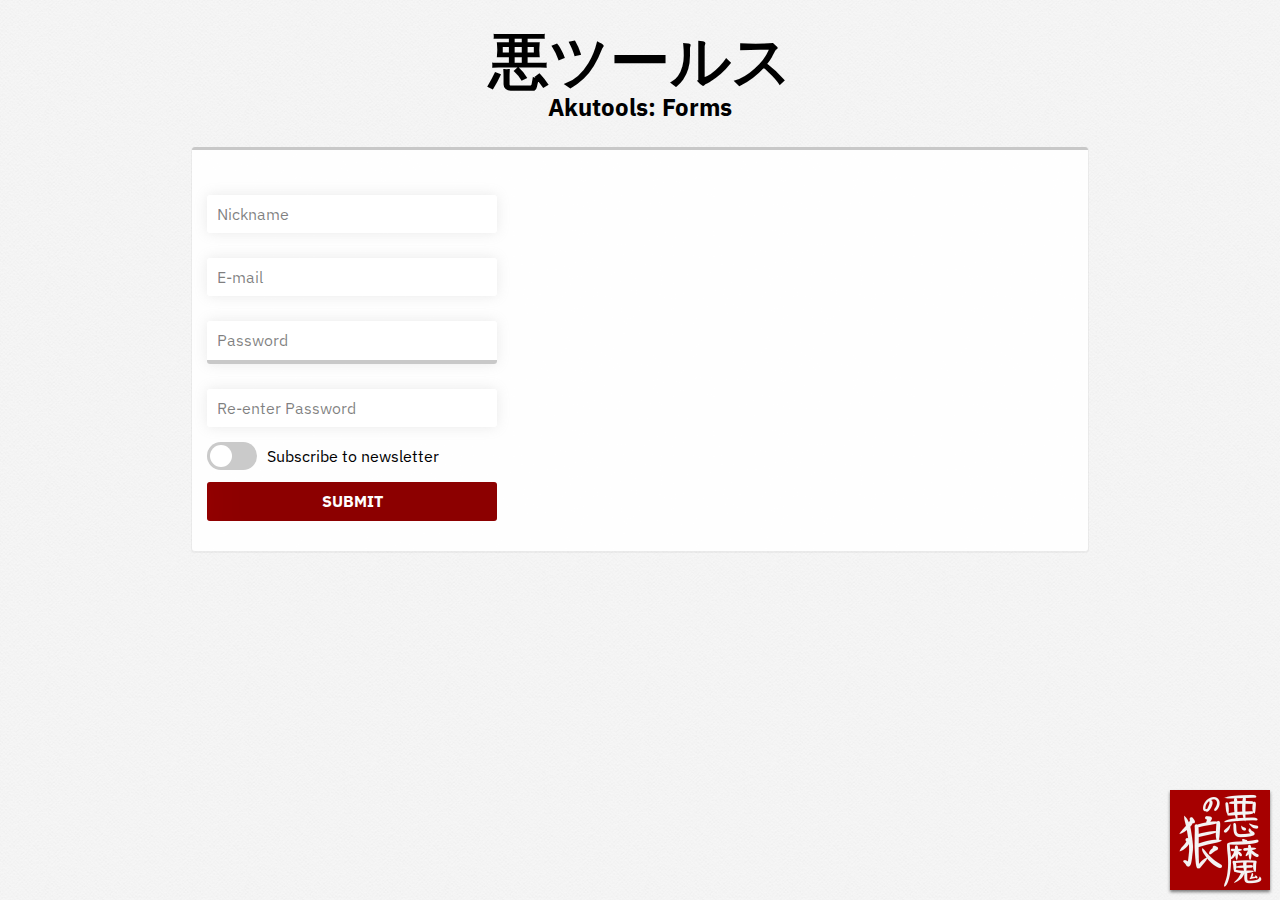
==== forms.html @ 7f7ca90f "Initial set up" ====
<!doctype html>
<html>
  <head>
    <meta http-equiv="Content-Type" content="text/html; charset=UTF-8">
  	<title>AVDD</title>
    <link rel="shortcut icon" href="./images/favicon.ico">
    <link rel="stylesheet" type="text/css" href="./css/normalize.css">
    <link rel="stylesheet" href="https://use.fontawesome.com/releases/v5.8.2/css/all.css" integrity="sha384-oS3vJWv+0UjzBfQzYUhtDYW+Pj2yciDJxpsK1OYPAYjqT085Qq/1cq5FLXAZQ7Ay" crossorigin="anonymous">
    <link rel="stylesheet" type="text/css" href="./css/akutools-0.0.1.css">
    <link rel="stylesheet" type="text/css" href="./css/style.css">
  </head>
  <body>
    <nav class="demo-navigationbar">
      <h1 class="demo-name">悪ツールス</h1>
      <h2 class="demo-title">Akutools: Forms</h2>
    </nav>
    <div class="demo-container" id="login_form">
        <form class="akutool_form compact" id="custom_form">
            <input type="text"     name="nickname" id="nickname" class="akutool_form_custom   akutool_form_placeholder" placeholder="Nickname" required data-rule="custom-rule-1" />
            <input type="email"    name="email"    id="email"    class="akutool_form_email    akutool_form_placeholder" placeholder="E-mail"   required />
            <input type="password" name="pwd"      id="pwd"      class="akutool_form_password akutool_form_placeholder" placeholder="Password" required />
            <input type="password" name="check"    id="check"    class="akutool_form_pwdcheck akutool_form_placeholder" placeholder="Re-enter Password" for="pwd" required />
            <input type="checkbox" name="newslttr" id="newslttr" class="akutool_form_checkbox akutool_checkbox_1" />
            <label for="newslttr">Subscribe to newsletter</label>
            <!-- <fieldset class="akutool_form_radiogroup akutool_radiogroup1">
              <legend>Select authority</legend>
              <input type="radio" name="acctype" id="auth-user"  value="user"  class="akutool_form_radiobox akutool_radio_1" />
                <label for="auth-user">User</label>
              <input type="radio" name="acctype" id="auth-admin" value="admin" class="akutool_form_radiobox akutool_radio_1" />
                <label for="auth-admin">Admin</label>
              <input type="radio" name="acctype" id="auth-moder" value="moder" class="akutool_form_radiobox akutool_radio_1" />
                <label for="auth-moder">Moderator</label>
            </fieldset> -->
            <button class="akutool_form_button">SUBMIT</button>
        </form>
    </div>

    <img src="./images/akumanookami_logo.png" class="akumalogo" />

    <script src="./js/jquery-3.3.1.min.js"></script>
    <script src="./js/akutools-0.0.1.js" async></script>
  </body>
</html>
---- css/akutools-0.0.1.css ----
/* akutool_form start */

.akutool_pwd_wrapper,
.akutool_pwdcheck_wrapper,
.akutool_placeholder_wrapper{
    position: relative;
}

.akutool_form.compact {
    width: 300px;
    margin: 0;
}

.akutool_form input, .akutool_form .akutool_form_button {
    position: relative;
    width: calc(100% - 30px);
    border: none;
    background: rgba(255, 255, 255, 1);
    padding: 10px;
    margin: 5px;
    box-shadow: 0 0 12.5px rgba(150, 150, 150, .2);
    border-radius: 3px;
}

.akutool_form input[type="checkbox"] {
    width: auto;
    padding: 0;
    margin: 0;
    box-shadow: none;
    border-radius: 0;
}

.akutool_form input.akutool_form_placeholder,
.akutool_form .akutool_form_button.akutool_form_placeholder {
    margin: 20px 5px 5px 5px;
}

.akutool_form .akutool_form_button {
    width: calc(100% - 10px);
}

.akutool_form_button {
    transition: all .15s ease 0s;
    background-color: rgba(175, 0, 0, 1) !important;
    font-weight: bold;
    color: rgba(255, 255, 255, 1);
    box-shadow: inset -300px 0 50px 0px rgba(0, 0, 0, 0.2) !important;
    cursor: pointer;
}

.akutool_form_button:hover {
    box-shadow: inset 0 0 50px -50px rgba(0, 0, 0, 0.2) !important;
}

.akutool_form_password {
    padding-bottom: 14px !important;
}

.akutool_pwd_strength {
    transition: all .2s ease 0s;
    position: absolute;
    background-color: rgba(200, 200, 200, 1);
    height: 4px;
    width: calc(100% - 10px);
    margin: -9px 5px 5px 5px;
    border-radius: 0 0 3px 3px;
}

.akutool_pwd_strength_stat {
    transition: all .2s ease 0s;
    position: absolute;
    padding: 10px;
    margin: 0;
    color: rgba(255, 255, 255, 1);
    background-color: rgba(255, 255, 255, 1);
    right: -10px;
    bottom: 6px;
    transform: translateX(100%);
    border-radius: 3px;
    box-shadow: 0 1px 3px rgba(0, 0, 0, 0.35);
    opacity: 0;
}

.akutool_pwd_strength.vryweak {
    width: calc(20% - 10px);
    border-radius: 0;
    background: rgba(231,55,55,1);
    background: -moz-linear-gradient(left, rgba(231,55,55,1) 0%, rgba(207,97,27,1) 100%);
    background: -webkit-gradient(left top, right top, color-stop(0%, rgba(231,55,55,1)), color-stop(100%, rgba(207,97,27,1)));
    background: -webkit-linear-gradient(left, rgba(231,55,55,1) 0%, rgba(207,97,27,1) 100%);
    background: -o-linear-gradient(left, rgba(231,55,55,1) 0%, rgba(207,97,27,1) 100%);
    background: -ms-linear-gradient(left, rgba(231,55,55,1) 0%, rgba(207,97,27,1) 100%);
    background: linear-gradient(to right, rgba(231,55,55,1) 0%, rgba(207,97,27,1) 100%);
    filter: progid:DXImageTransform.Microsoft.gradient( startColorstr='#e73737', endColorstr='#cf611b', GradientType=1 );
}

.akutool_pwd_strength.weak {
    width: calc(40% - 10px);
    border-radius: 0;
    background: rgba(207,117,27,1);
    background: -moz-linear-gradient(left, rgba(207,97,27,1) 0%, rgba(144,144,12,1) 100%);
    background: -webkit-gradient(left top, right top, color-stop(0%, rgba(207,117,27,1)), color-stop(100%, rgba(144,144,12,1)));
    background: -webkit-linear-gradient(left, rgba(207,97,27,1) 0%, rgba(144,144,12,1) 100%);
    background: -o-linear-gradient(left, rgba(207,97,27,1) 0%, rgba(144,144,12,1) 100%);
    background: -ms-linear-gradient(left, rgba(207,97,27,1) 0%, rgba(144,144,12,1) 100%);
    background: linear-gradient(to right, #cf611b 0%, rgba(144,144,12,1) 100%);
    filter: progid:DXImageTransform.Microsoft.gradient( startColorstr='#cf611b', endColorstr='#90900c', GradientType=1 );
}

.akutool_pwd_strength.good {
    width: calc(60% - 10px);
    border-radius: 0;
    background: rgba(144,144,12,1);
    background: -moz-linear-gradient(left, rgba(144,144,12,1) 0%, rgba(117,146,0,1) 100%);
    background: -webkit-gradient(left top, right top, color-stop(0%, rgba(144,144,12,1)), color-stop(100%, rgba(117,146,0,1)));
    background: -webkit-linear-gradient(left, rgba(144,144,12,1) 0%, rgba(117,146,0,1) 100%);
    background: -o-linear-gradient(left, rgba(144,144,12,1) 0%, rgba(117,146,0,1) 100%);
    background: -ms-linear-gradient(left, rgba(144,144,12,1) 0%, rgba(117,146,0,1) 100%);
    background: linear-gradient(to right, rgba(144,144,12,1) 0%, rgba(117,146,0,1) 100%);
    filter: progid:DXImageTransform.Microsoft.gradient( startColorstr='#90900c', endColorstr='#759200', GradientType=1 );
}

.akutool_pwd_strength.strong {
    width: calc(80% - 10px);
    border-radius: 0;
    background: rgba(117,146,0,1);
    background: -moz-linear-gradient(left, rgba(117,146,0,1) 0%, rgba(0,143,0,1) 100%);
    background: -webkit-gradient(left top, right top, color-stop(0%, rgba(117,146,0,1)), color-stop(100%, rgba(0,143,0,1)));
    background: -webkit-linear-gradient(left, rgba(117,146,0,1) 0%, rgba(0,143,0,1) 100%);
    background: -o-linear-gradient(left, rgba(117,146,0,1) 0%, rgba(0,143,0,1) 100%);
    background: -ms-linear-gradient(left, rgba(117,146,0,1) 0%, rgba(0,143,0,1) 100%);
    background: linear-gradient(to right, rgba(117,146,0,1) 0%, rgba(0,143,0,1) 100%);
    filter: progid:DXImageTransform.Microsoft.gradient( startColorstr='#759200', endColorstr='#008f00', GradientType=1 );
}

.akutool_pwd_strength.vrystrong {
    width: calc(100% - 10px);
    border-radius: 0 0 3px 0;
    background: rgba(0,143,0,1);
    background: -moz-linear-gradient(left, rgba(0,143,0,1) 0%, rgba(0,145,135,1) 100%);
    background: -webkit-gradient(left top, right top, color-stop(0%, rgba(0,143,0,1)), color-stop(100%, rgba(0,145,135,1)));
    background: -webkit-linear-gradient(left, rgba(0,143,0,1) 0%, rgba(0,145,135,1) 100%);
    background: -o-linear-gradient(left, rgba(0,143,0,1) 0%, rgba(0,145,135,1) 100%);
    background: -ms-linear-gradient(left, rgba(0,143,0,1) 0%, rgba(0,145,135,1) 100%);
    background: linear-gradient(to right, rgba(0,143,0,1) 0%, rgba(0,145,135,1) 100%);
    filter: progid:DXImageTransform.Microsoft.gradient( startColorstr='#008f00', endColorstr='#009187', GradientType=1 );
}

/*.akutool_pwd_strength.vryweak:after, .akutool_pwd_strength.weak:after,
.akutool_pwd_strength.good:after, .akutool_pwd_strength.strong:after,
.akutool_pwd_strength.vrystrong:after {
    opacity: 1;
}*/

.akutool_form_password:focus ~ .akutool_pwd_strength.vryweak ~ .akutool_pwd_strength_stat,
.akutool_form_password:focus ~ .akutool_pwd_strength.weak ~ .akutool_pwd_strength_stat,
.akutool_form_password:focus ~ .akutool_pwd_strength.good ~ .akutool_pwd_strength_stat,
.akutool_form_password:focus ~ .akutool_pwd_strength.strong ~ .akutool_pwd_strength_stat,
.akutool_form_password:focus ~ .akutool_pwd_strength.vrystrong ~ .akutool_pwd_strength_stat{
    opacity: 1;
}

.akutool_pwd_strength.vryweak + .akutool_pwd_strength_stat{
    white-space: nowrap;
    color: #fff;
    background: rgba(231,55,55,1);
    background: -moz-linear-gradient(left, rgba(231,55,55,1) 0%, rgba(207,117,27,1) 100%);
    background: -webkit-gradient(left top, right top, color-stop(0%, rgba(231,55,55,1)), color-stop(100%, rgba(207,117,27,1)));
    background: -webkit-linear-gradient(left, rgba(231,55,55,1) 0%, rgba(207,117,27,1) 100%);
    background: -o-linear-gradient(left, rgba(231,55,55,1) 0%, rgba(207,117,27,1) 100%);
    background: -ms-linear-gradient(left, rgba(231,55,55,1) 0%, rgba(207,117,27,1) 100%);
    background: linear-gradient(to right, rgba(231,55,55,1) 0%, rgba(207,117,27,1) 100%);
    filter: progid:DXImageTransform.Microsoft.gradient( startColorstr='#e73737', endColorstr='#cf751b', GradientType=1 );
}

.akutool_pwd_strength.weak + .akutool_pwd_strength_stat {
    white-space: nowrap;
    color: #fff;
    background: rgba(207,117,27,1);
    background: -moz-linear-gradient(left, rgba(207,117,27,1) 0%, rgba(144,144,12,1) 100%);
    background: -webkit-gradient(left top, right top, color-stop(0%, rgba(207,117,27,1)), color-stop(100%, rgba(144,144,12,1)));
    background: -webkit-linear-gradient(left, rgba(207,117,27,1) 0%, rgba(144,144,12,1) 100%);
    background: -o-linear-gradient(left, rgba(207,117,27,1) 0%, rgba(144,144,12,1) 100%);
    background: -ms-linear-gradient(left, rgba(207,117,27,1) 0%, rgba(144,144,12,1) 100%);
    background: linear-gradient(to right, rgba(207,117,27,1) 0%, rgba(144,144,12,1) 100%);
    filter: progid:DXImageTransform.Microsoft.gradient( startColorstr='#cf751b', endColorstr='#90900c', GradientType=1 );
}

.akutool_pwd_strength.good + .akutool_pwd_strength_stat {
    white-space: nowrap;
    color: #fff;
    background: rgba(144,144,12,1);
    background: -moz-linear-gradient(left, rgba(144,144,12,1) 0%, rgba(117,146,0,1) 100%);
    background: -webkit-gradient(left top, right top, color-stop(0%, rgba(144,144,12,1)), color-stop(100%, rgba(117,146,0,1)));
    background: -webkit-linear-gradient(left, rgba(144,144,12,1) 0%, rgba(117,146,0,1) 100%);
    background: -o-linear-gradient(left, rgba(144,144,12,1) 0%, rgba(117,146,0,1) 100%);
    background: -ms-linear-gradient(left, rgba(144,144,12,1) 0%, rgba(117,146,0,1) 100%);
    background: linear-gradient(to right, rgba(144,144,12,1) 0%, rgba(117,146,0,1) 100%);
    filter: progid:DXImageTransform.Microsoft.gradient( startColorstr='#90900c', endColorstr='#759200', GradientType=1 );
}

.akutool_pwd_strength.strong + .akutool_pwd_strength_stat {
    white-space: nowrap;
    color: #fff;
    background: rgba(117,146,0,1);
    background: -moz-linear-gradient(left, rgba(117,146,0,1) 0%, rgba(0,143,0,1) 100%);
    background: -webkit-gradient(left top, right top, color-stop(0%, rgba(117,146,0,1)), color-stop(100%, rgba(0,143,0,1)));
    background: -webkit-linear-gradient(left, rgba(117,146,0,1) 0%, rgba(0,143,0,1) 100%);
    background: -o-linear-gradient(left, rgba(117,146,0,1) 0%, rgba(0,143,0,1) 100%);
    background: -ms-linear-gradient(left, rgba(117,146,0,1) 0%, rgba(0,143,0,1) 100%);
    background: linear-gradient(to right, rgba(117,146,0,1) 0%, rgba(0,143,0,1) 100%);
    filter: progid:DXImageTransform.Microsoft.gradient( startColorstr='#759200', endColorstr='#008f00', GradientType=1 );
}

.akutool_pwd_strength.vrystrong + .akutool_pwd_strength_stat {
    white-space: nowrap;
    color: #fff;
    background: rgba(0,143,0,1);
    background: -moz-linear-gradient(left, rgba(0,143,0,1) 0%, rgba(0,145,135,1) 100%);
    background: -webkit-gradient(left top, right top, color-stop(0%, rgba(0,143,0,1)), color-stop(100%, rgba(0,145,135,1)));
    background: -webkit-linear-gradient(left, rgba(0,143,0,1) 0%, rgba(0,145,135,1) 100%);
    background: -o-linear-gradient(left, rgba(0,143,0,1) 0%, rgba(0,145,135,1) 100%);
    background: -ms-linear-gradient(left, rgba(0,143,0,1) 0%, rgba(0,145,135,1) 100%);
    background: linear-gradient(to right, rgba(0,143,0,1) 0%, rgba(0,145,135,1) 100%);
    filter: progid:DXImageTransform.Microsoft.gradient( startColorstr='#008f00', endColorstr='#009187', GradientType=1 );
}

.akutool_fake_placeholder {
    transition: all .2s ease 0s;
    position: absolute;
    top: 30px;
    left: 15px;
    color: rgba(0, 0, 0, 0.5);
}

.akutool_fake_placeholder.akutool_placeholder_up {
    top: 0px;
    left: 14px;
    color: rgba(0, 0, 0, 0.8);
}

.akutool_success,
.akutool_failure,
.akutool_warning {
    position: absolute;
    right: 15px;
    top: 32px;
}

.akutool_success {
    color: rgba(0, 145, 135, 1);
    font-weight: normal;
}

.akutool_failure {
    color: rgba(231, 55, 55, 1);
    font-weight: normal;
}

.akutool_warning {
    color: rgba(207, 117, 27, 1);
    font-weight: lighter;
}

.akutool_field_success,
.akutool_field_failure,
.akutool_field_warning {
    position: relative;
}

.akutool_failure::after,
.akutool_warning::after {
    position: absolute;
    content: attr(data-message);
    margin-top: 50%;
    margin-left: 20px;
    font-family: inherit;
    width: 200px;
    transform: translateY(-50%);
}

.akutool_checkbox_wrapper {
    position: relative;
    margin: 10px 5px 5px 5px;
    min-height: 30px;
}

.akutool_checkbox_wrapper > label {
    position: relative;
    top: 5px;
}

.akutool_checkbox_1 {
    position: absolute  !important;
    width: 50px         !important;
    height: 28px        !important;
    margin: 0           !important;
    left: 0             !important;
    top: 0              !important;
    border-radius: 25px !important;
    z-index: 9          !important;
    opacity: 0          !important;
}

.akutool_checkbox_1 ~ .akutool_checkbox_indicator {
    transition: all 0.2s ease 0s;
    position: relative;
    float: left;
    top: 0;
    left: 0;
    margin-right: 10px;
    width: 50px;
    height: 28px;
    border-radius: 50px;
    background-color: rgba(150, 150, 150, 0.5);
}

.akutool_checkbox_1:checked ~ .akutool_checkbox_indicator {
    background-color: rgba(0, 143, 0, 1);
}

.akutool_checkbox_1 ~ .akutool_checkbox_trigger {
    transition: all 0.2s ease 0s;
    position: absolute;
    top: 3px;
    left: 3px;
    height: 22px;
    width: 22px;
    border-radius: 25px;
    background-color: rgba(255, 255, 255, 1);
}

.akutool_checkbox_1:checked ~ .akutool_checkbox_trigger {
    left: 25px;
}

.akutool_radiogroup1 {
    position: relative;
    white-space: nowrap;
    margin: 10px 5px 5px 5px;
    padding: 0;
    border: none;
}

.akutool_radiogroup1 > .akutool_radio_wrapper {
    position: relative;
    display: inline-block;
    margin: 0;
    padding: 0;
    border-bottom: solid 4px rgba(0,0,0,0.1);
}

.akutool_radiogroup1 > .akutool_radio_wrapper > input {
    position: absolute;
}

.akutool_radiogroup1 > .akutool_radio_wrapper > label {
    position: relative;
    text-align: center;
}

/* akutool_form end */


/* akutool_popup start */

.akutool_popup {
    position: absolute;
    padding: 15px;
    background-color: rgba(252, 252, 252, 1);
    left: 50%;
    top: 50%;
    transform: translate(-50%, -50%);
    box-shadow: 0 3px 10px rgba(0, 0, 0, .25);
    border-radius: 3px;
}

.akutool_popup_wrap {
    transition: all .2s ease 0s;
    position: fixed;
    width: 100%;
    height: 100%;
    top: -100%;
    background-color: rgba(0, 0, 0, .45);
    z-index: 9999;
    opacity: 0;
}

.akutool_popup_wrap.akutool_active {
    top: 0;
    opacity: 1;
}

.akutool_popup_close {
    transition: all .2s ease 0s;
    position: absolute;
    background: none;
    border: none;
    right: -30px;
    top: 5px;
    cursor: pointer;
    color: rgba(255, 255, 255, .8);
    text-shadow: 0 2px 3px rgba(0, 0, 0, 0.75);
}

.akutool_popup_close:hover {
    color: rgba(255, 255, 255, 1);
}

/* akutool_popup end */
---- css/style.css ----
@import url('https://fonts.googleapis.com/css?family=IBM+Plex+Sans&display=swap');

html, body {
    background-color: #fff;
    background-image: url('../images/seamless_paper_texture.png');
    font-family: 'IBM Plex Sans', Helvetica, sans-serif;
}

.akumalogo {
    position: absolute;
    width: 100px;
    height: 100px;
    bottom: 10px;
    right: 10px;
    box-shadow: 0 2px 3px rgba(0, 0, 0, .5);
}

.demo-navigationbar {
    position: relative;
    margin: 25px 0;
}

.demo-container {
    position: absolute;
    width: calc(70% - 20px);
    background-color: rgba(255, 255, 255, 0.9);
    left: 15%;
    padding: 25px 10px;
    border-top: solid 3px rgba(200, 200, 200, 1);
    box-shadow: 0 1px 0 1px rgba(150, 150, 150, 0.1);
    border-radius: 3px;
}

.demo-name {
    text-align: center;
    font-size: 60px;
    margin: 0;
}

.demo-title {
    text-align: center;
    margin: 0;
}

.akutool_failure::after,
.akutool_warning::after {
    font-family: 'IBM Plex Sans', Helvetica, sans-serif;
}
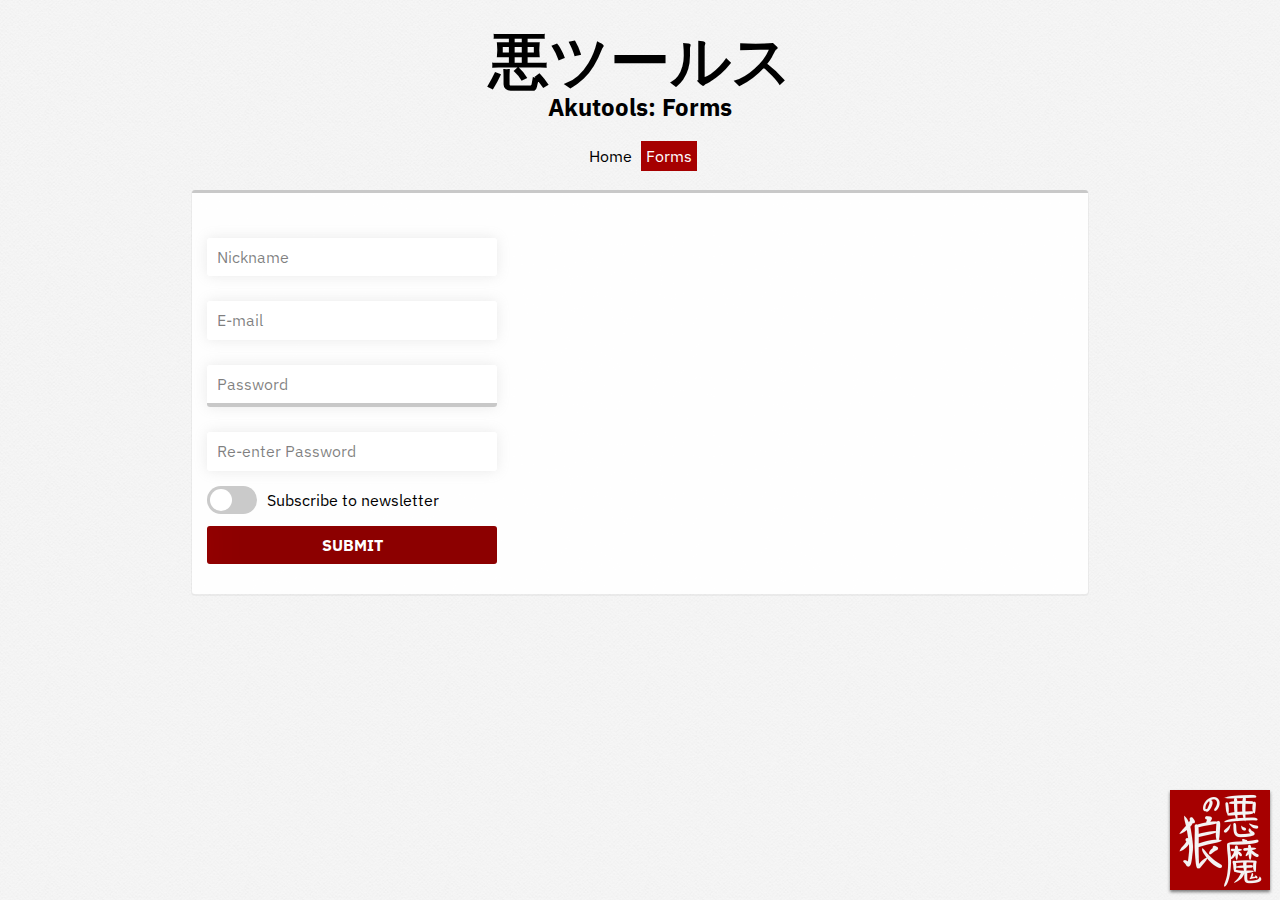
==== commit 31c9bc0d: "navigation added" ====
--- a/forms.html
+++ b/forms.html
@@ -13,6 +13,10 @@
     <nav class="demo-navigationbar">
       <h1 class="demo-name">悪ツールス</h1>
       <h2 class="demo-title">Akutools: Forms</h2>
+      <ul class="demo-selection">
+        <a href="./index.html"><li>Home</li></a>
+        <a href="./forms.html" class="active"><li>Forms</li></a>
+      </ul>
     </nav>
     <div class="demo-container" id="login_form">
         <form class="akutool_form compact" id="custom_form">
--- a/css/style.css
+++ b/css/style.css
@@ -45,4 +45,33 @@
 .akutool_failure::after,
 .akutool_warning::after {
     font-family: 'IBM Plex Sans', Helvetica, sans-serif;
+}
+
+.demo-selection {
+    text-align: center;
+    padding: 0;
+    margin: 25px 0 0;
+}
+
+.demo-selection a {
+    color: rgba(0, 0, 0, 1);
+    text-decoration: none;
+}
+
+.demo-selection li {
+    display: inline;
+    padding: 5px;
+    background-color: rgba(166, 0, 0, 0);
+}
+
+.demo-selection a.active {
+    color: rgba(255, 255, 255, 1);
+}
+
+.demo-selection a.active li, .demo-selection a.active:hover li {
+    background-color: rgba(166, 0, 0, 1);
+}
+
+.demo-selection a:hover li {
+    background-color: rgba(166, 0, 0, .5);
 }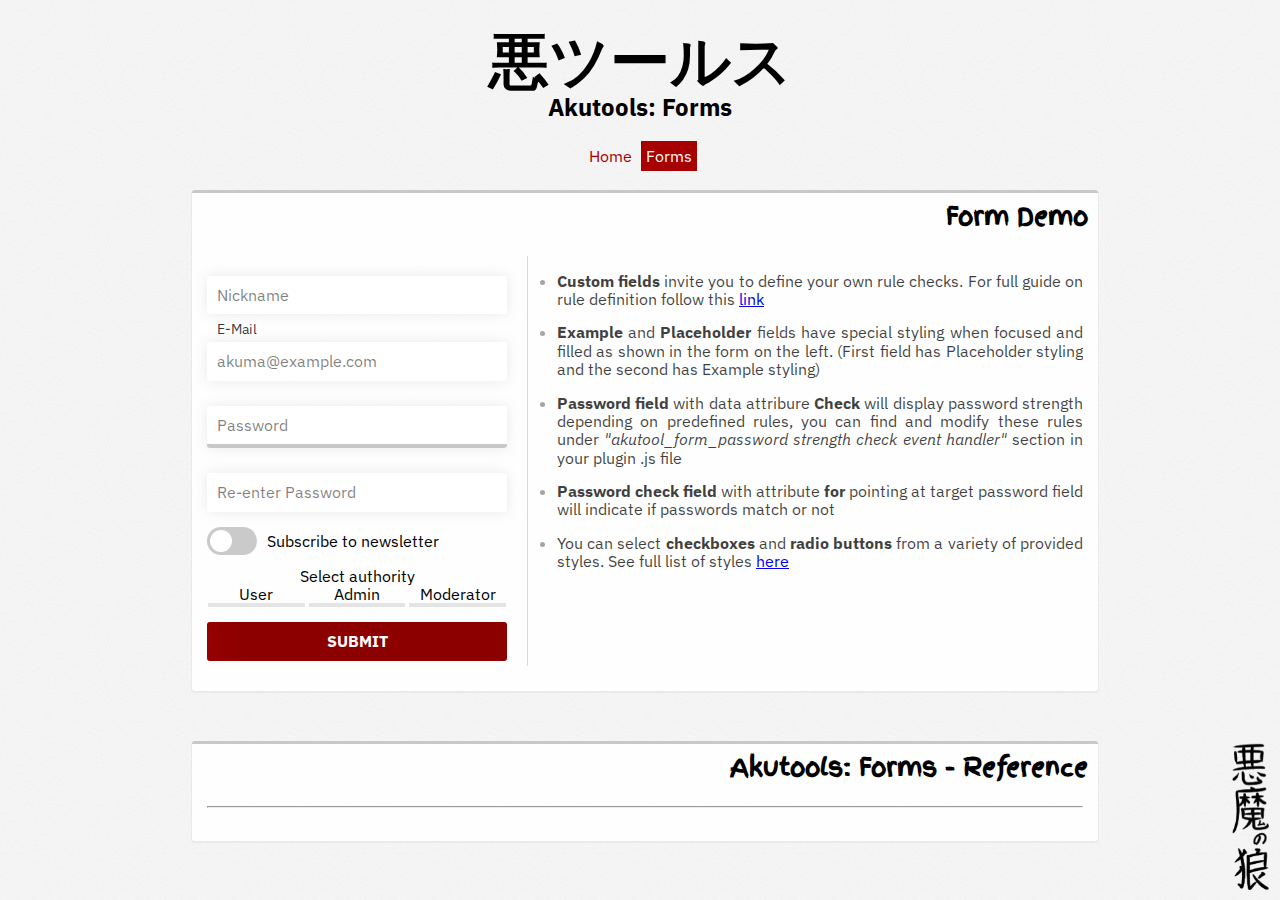
==== commit 5ea1a636: "Additional functionality and bug fixes" ====
--- a/forms.html
+++ b/forms.html
@@ -18,30 +18,54 @@
         <a href="./forms.html" class="active"><li>Forms</li></a>
       </ul>
     </nav>
-    <div class="demo-container" id="login_form">
-        <form class="akutool_form compact" id="custom_form">
-            <input type="text"     name="nickname" id="nickname" class="akutool_form_custom   akutool_form_placeholder" placeholder="Nickname" required data-rule="custom-rule-1" />
-            <input type="email"    name="email"    id="email"    class="akutool_form_email    akutool_form_placeholder" placeholder="E-mail"   required />
-            <input type="password" name="pwd"      id="pwd"      class="akutool_form_password akutool_form_placeholder" placeholder="Password" required />
-            <input type="password" name="check"    id="check"    class="akutool_form_pwdcheck akutool_form_placeholder" placeholder="Re-enter Password" for="pwd" required />
-            <input type="checkbox" name="newslttr" id="newslttr" class="akutool_form_checkbox akutool_checkbox_1" />
+    <div class="demo-main-container" id="login_form">
+        <h2 class="demo-guide-title">Form Demo</h2>
+        <div>
+          <form class="akutool_form compact" id="custom_form">
+            <input type="text"     name="nickname" id="nickname" class="akutool_form_custom   akutool_form_placeholder" placeholder="Nickname"            required data-check=true data-rule="custom-rule-1" />
+            <label for="email">E-Mail</label>
+            <input type="email"    name="email"    id="email"    class="akutool_form_email    akutool_form_example"     placeholder="akuma@example.com"   required data-check=true />
+            <input type="password" name="pwd"      id="pwd"      class="akutool_form_password akutool_form_placeholder" placeholder="Password"            required data-check=true />
+            <input type="password" name="check"    id="check"    class="akutool_form_pwdcheck akutool_form_placeholder" placeholder="Re-enter Password"   required data-check=true for="pwd" />
+            <input type="checkbox" name="newslttr" id="newslttr" class="akutool_form_checkbox chkbox1" />
+
             <label for="newslttr">Subscribe to newsletter</label>
-            <!-- <fieldset class="akutool_form_radiogroup akutool_radiogroup1">
+            <fieldset class="akutool_form_radiogroup radiogroup1">
               <legend>Select authority</legend>
-              <input type="radio" name="acctype" id="auth-user"  value="user"  class="akutool_form_radiobox akutool_radio_1" />
+              <input type="radio" name="acctype" id="auth-user"  value="user"  class="akutool_form_radiobox rdio1" />
                 <label for="auth-user">User</label>
-              <input type="radio" name="acctype" id="auth-admin" value="admin" class="akutool_form_radiobox akutool_radio_1" />
+              <input type="radio" name="acctype" id="auth-admin" value="admin" class="akutool_form_radiobox rdio1" />
                 <label for="auth-admin">Admin</label>
-              <input type="radio" name="acctype" id="auth-moder" value="moder" class="akutool_form_radiobox akutool_radio_1" />
+              <input type="radio" name="acctype" id="auth-moder" value="moder" class="akutool_form_radiobox rdio1" />
                 <label for="auth-moder">Moderator</label>
-            </fieldset> -->
+            </fieldset>
             <button class="akutool_form_button">SUBMIT</button>
-        </form>
+          </form>
+        </div>
+        <div class="demo-sideblock">
+          <ul>
+            <li><span><b>Custom fields</b> invite you to define your own rule checks. For full guide on rule definition follow this <a href="#custom-fields" class="demo-goto">link</a></span></li>
+            <li><span><b>Example</b> and <b>Placeholder</b> fields have special styling when focused and filled as shown in the form on the left. (First field has Placeholder styling and the second has Example styling)</span></li>
+            <li><span><b>Password field</b> with data attribure <b>Check</b> will display password strength depending on predefined rules, you can find and modify these rules under <i>"akutool_form_password strength check event handler"</i> section in your plugin .js file</span></li>
+            <li><span><b>Password check field</b> with attribute <b>for</b> pointing at target password field will indicate if passwords match or not</span></li>
+            <li><span>You can select <b>checkboxes</b> and <b>radio buttons</b> from a variety of provided styles. See full list of styles <a href="#checkboxes-and-radio" class="demo-goto">here</a></span></li>
+          </ul>
+        </div>
     </div>
 
-    <img src="./images/akumanookami_logo.png" class="akumalogo" />
+    <div class="demo-full-reference">
+      <div class="demo-ref" id="custom-fields">
+          <h2 class="demo-guide-title">Akutools: Forms - Reference</h2><hr/>
+          <!--<h2 class="demo-guide-title">Custom Fields</h2>
+          <form class="akutool_form compact">
+            <input type="text" name="demo1" id="demo1" class="akutool_form_custom" placeholder="Custom field" data-check=true data-rule="demo-rule" />
+          </form>-->
+      </div>
+    </div>
+
+    <img src="./images/akumanookami-calligraphy.png" class="akumalogo" alt="悪魔の狼" />
 
     <script src="./js/jquery-3.3.1.min.js"></script>
-    <script src="./js/akutools-0.0.1.js" async></script>
+    <script type="text/javascript" src="./js/akutools-0.0.1.js" async></script>
   </body>
 </html>
--- a/css/akutools-0.0.1.css
+++ b/css/akutools-0.0.1.css
@@ -2,7 +2,8 @@
 
 .akutool_pwd_wrapper,
 .akutool_pwdcheck_wrapper,
-.akutool_placeholder_wrapper{
+.akutool_placeholder_wrapper,
+.akutool_example_wrapper {
     position: relative;
 }
 
@@ -12,12 +13,13 @@
 }
 
 .akutool_form input, .akutool_form .akutool_form_button {
-    position: relative;
-    width: calc(100% - 30px);
+    transition: all .2s ease 0s;
+    position: relative;
+    width: calc(100% - 20px);
     border: none;
     background: rgba(255, 255, 255, 1);
     padding: 10px;
-    margin: 5px;
+    margin: 5px 0;
     box-shadow: 0 0 12.5px rgba(150, 150, 150, .2);
     border-radius: 3px;
 }
@@ -30,13 +32,26 @@
     border-radius: 0;
 }
 
-.akutool_form input.akutool_form_placeholder,
-.akutool_form .akutool_form_button.akutool_form_placeholder {
-    margin: 20px 5px 5px 5px;
+.akutool_form input[type="checkbox"], .akutool_form input[type="radio"] {
+    cursor: pointer;
+}
+
+.akutool_form > label {
+    margin-left: 10px;
+    font-size: 14px;
+    color: rgba(0, 0, 0, 0.8);
+}
+
+.akutool_form input.akutool_form_placeholder {
+    margin: 20px 0 5px;
+}
+
+.akutool_form input.akutool_form_example.akutool_focused {
+    padding: 20px 10px 10px;
 }
 
 .akutool_form .akutool_form_button {
-    width: calc(100% - 10px);
+    width: 100%;
 }
 
 .akutool_form_button {
@@ -52,7 +67,7 @@
     box-shadow: inset 0 0 50px -50px rgba(0, 0, 0, 0.2) !important;
 }
 
-.akutool_form_password {
+.akutool_form_password.evaluated {
     padding-bottom: 14px !important;
 }
 
@@ -61,8 +76,8 @@
     position: absolute;
     background-color: rgba(200, 200, 200, 1);
     height: 4px;
-    width: calc(100% - 10px);
-    margin: -9px 5px 5px 5px;
+    width: 100%;
+    margin: -9px 0 5px;
     border-radius: 0 0 3px 3px;
 }
 
@@ -82,7 +97,7 @@
 }
 
 .akutool_pwd_strength.vryweak {
-    width: calc(20% - 10px);
+    width: 20%;
     border-radius: 0;
     background: rgba(231,55,55,1);
     background: -moz-linear-gradient(left, rgba(231,55,55,1) 0%, rgba(207,97,27,1) 100%);
@@ -95,7 +110,7 @@
 }
 
 .akutool_pwd_strength.weak {
-    width: calc(40% - 10px);
+    width: 40%;
     border-radius: 0;
     background: rgba(207,117,27,1);
     background: -moz-linear-gradient(left, rgba(207,97,27,1) 0%, rgba(144,144,12,1) 100%);
@@ -108,7 +123,7 @@
 }
 
 .akutool_pwd_strength.good {
-    width: calc(60% - 10px);
+    width: 60%;
     border-radius: 0;
     background: rgba(144,144,12,1);
     background: -moz-linear-gradient(left, rgba(144,144,12,1) 0%, rgba(117,146,0,1) 100%);
@@ -121,7 +136,7 @@
 }
 
 .akutool_pwd_strength.strong {
-    width: calc(80% - 10px);
+    width: 80%;
     border-radius: 0;
     background: rgba(117,146,0,1);
     background: -moz-linear-gradient(left, rgba(117,146,0,1) 0%, rgba(0,143,0,1) 100%);
@@ -134,7 +149,7 @@
 }
 
 .akutool_pwd_strength.vrystrong {
-    width: calc(100% - 10px);
+    width: 100%;
     border-radius: 0 0 3px 0;
     background: rgba(0,143,0,1);
     background: -moz-linear-gradient(left, rgba(0,143,0,1) 0%, rgba(0,145,135,1) 100%);
@@ -225,26 +240,39 @@
     filter: progid:DXImageTransform.Microsoft.gradient( startColorstr='#008f00', endColorstr='#009187', GradientType=1 );
 }
 
+.akutool_fake_placeholder, .akutool_example {
+    transition: all .2s ease 0s;
+    position: absolute;
+    left: 10px;
+    color: rgba(0, 0, 0, 0.5);
+}
+
 .akutool_fake_placeholder {
-    transition: all .2s ease 0s;
-    position: absolute;
     top: 30px;
-    left: 15px;
-    color: rgba(0, 0, 0, 0.5);
+}
+
+.akutool_example {
+    top: 15px;
 }
 
 .akutool_fake_placeholder.akutool_placeholder_up {
     top: 0px;
-    left: 14px;
+    font-size: 14px;
     color: rgba(0, 0, 0, 0.8);
+}
+
+.akutool_example.akutool_example_up {
+    top: 10px;
+    font-size: 13px;
+    color: rgba(0, 0, 0, 0.35);
 }
 
 .akutool_success,
 .akutool_failure,
 .akutool_warning {
     position: absolute;
-    right: 15px;
-    top: 32px;
+    right: 11px;
+    bottom: 16px;
 }
 
 .akutool_success {
@@ -274,14 +302,16 @@
     content: attr(data-message);
     margin-top: 50%;
     margin-left: 20px;
-    font-family: inherit;
     width: 200px;
     transform: translateY(-50%);
+    padding: 5px;
+    background-color: #fff;
+    box-shadow: 0 1px 3px rgba(50, 50, 50, 0.2);
 }
 
 .akutool_checkbox_wrapper {
     position: relative;
-    margin: 10px 5px 5px 5px;
+    margin: 10px 0 5px;
     min-height: 30px;
 }
 
@@ -290,7 +320,7 @@
     top: 5px;
 }
 
-.akutool_checkbox_1 {
+.akutool_form_checkbox.chkbox1 {
     position: absolute  !important;
     width: 50px         !important;
     height: 28px        !important;
@@ -302,7 +332,7 @@
     opacity: 0          !important;
 }
 
-.akutool_checkbox_1 ~ .akutool_checkbox_indicator {
+.akutool_form_checkbox.chkbox1 ~ .akutool_checkbox_indicator {
     transition: all 0.2s ease 0s;
     position: relative;
     float: left;
@@ -315,11 +345,11 @@
     background-color: rgba(150, 150, 150, 0.5);
 }
 
-.akutool_checkbox_1:checked ~ .akutool_checkbox_indicator {
+.akutool_form_checkbox.chkbox1:checked ~ .akutool_checkbox_indicator {
     background-color: rgba(0, 143, 0, 1);
 }
 
-.akutool_checkbox_1 ~ .akutool_checkbox_trigger {
+.akutool_form_checkbox.chkbox1 ~ .akutool_checkbox_trigger {
     transition: all 0.2s ease 0s;
     position: absolute;
     top: 3px;
@@ -330,33 +360,41 @@
     background-color: rgba(255, 255, 255, 1);
 }
 
-.akutool_checkbox_1:checked ~ .akutool_checkbox_trigger {
+.akutool_form_checkbox.chkbox1:checked ~ .akutool_checkbox_trigger {
     left: 25px;
 }
 
-.akutool_radiogroup1 {
-    position: relative;
-    white-space: nowrap;
-    margin: 10px 5px 5px 5px;
+.akutool_form_radiogroup.radiogroup1 {
+    position: relative;
+    margin: 10px 0;
     padding: 0;
     border: none;
-}
-
-.akutool_radiogroup1 > .akutool_radio_wrapper {
+    text-align: center;
+}
+
+.akutool_form_radiogroup.radiogroup1 > .akutool_radio_wrapper {
     position: relative;
     display: inline-block;
     margin: 0;
     padding: 0;
+}
+
+.akutool_form_radiogroup.radiogroup1 > input {
+    position: absolute;
+    display: none;
+}
+
+.akutool_form_radiogroup.radiogroup1 > label {
+    transition: all 0.15s ease 0s;
+    display: inline-block;
+    position: relative;
+    text-align: center;
     border-bottom: solid 4px rgba(0,0,0,0.1);
-}
-
-.akutool_radiogroup1 > .akutool_radio_wrapper > input {
-    position: absolute;
-}
-
-.akutool_radiogroup1 > .akutool_radio_wrapper > label {
-    position: relative;
-    text-align: center;
+    cursor: pointer;
+}
+
+.akutool_form_radiogroup.radiogroup1 > input:checked + label {
+    border-bottom: solid 4px rgba(0,0,0,0.5);
 }
 
 /* akutool_form end */
--- a/css/style.css
+++ b/css/style.css
@@ -1,18 +1,16 @@
-@import url('https://fonts.googleapis.com/css?family=IBM+Plex+Sans&display=swap');
+@import url('https://fonts.googleapis.com/css?family=Finger+Paint|IBM+Plex+Sans&display=swap');
 
 html, body {
     background-color: #fff;
     background-image: url('../images/seamless_paper_texture.png');
-    font-family: 'IBM Plex Sans', Helvetica, sans-serif;
+    font-family: 'IBM Plex Sans', sans-serif;
 }
 
 .akumalogo {
-    position: absolute;
-    width: 100px;
-    height: 100px;
+    position: fixed;
+    width: 40px;
     bottom: 10px;
     right: 10px;
-    box-shadow: 0 2px 3px rgba(0, 0, 0, .5);
 }
 
 .demo-navigationbar {
@@ -20,15 +18,39 @@
     margin: 25px 0;
 }
 
-.demo-container {
-    position: absolute;
+.demo-main-container, .demo-full-reference {
+    position: relative;
     width: calc(70% - 20px);
     background-color: rgba(255, 255, 255, 0.9);
     left: 15%;
-    padding: 25px 10px;
+    padding: 0 15px 25px;
+    margin-bottom: 50px;
     border-top: solid 3px rgba(200, 200, 200, 1);
     box-shadow: 0 1px 0 1px rgba(150, 150, 150, 0.1);
     border-radius: 3px;
+    vertical-align: top;
+}
+
+.demo-main-container > div {
+    display: inline-block;
+}
+
+.demo-main-container form {
+    padding-right: 20px;
+    border-right: solid 1px rgba(0, 0, 0, 0.15);
+}
+
+.demo-guide-title {
+    position: relative;
+    top: 0;
+    left: 0;
+    width: calc(100% + 10px);
+    padding: 10px;
+    margin: 0 0 15px -15px;
+    text-align: right;
+    font-size: 24px;
+    font-family: 'Finger Paint', cursive;
+    color: #000;
 }
 
 .demo-name {
@@ -59,19 +81,41 @@
 }
 
 .demo-selection li {
+    transition: all 0.2s ease 0s;
     display: inline;
     padding: 5px;
     background-color: rgba(166, 0, 0, 0);
+    color: rgba(166, 0, 0, 1);
+    box-shadow: 0 0 0 3px rgba(166, 0, 0, 0);
 }
 
-.demo-selection a.active {
+.demo-selection a.active li {
+    background-color: rgba(166, 0, 0, 1);
     color: rgba(255, 255, 255, 1);
 }
 
-.demo-selection a.active li, .demo-selection a.active:hover li {
-    background-color: rgba(166, 0, 0, 1);
+.demo-selection a:hover li {
+    box-shadow: 0 0 0 3px rgba(166, 0, 0, 1);
 }
 
-.demo-selection a:hover li {
-    background-color: rgba(166, 0, 0, .5);
+.demo-sideblock {
+    float: right;
+    width: calc(100% - 335px);
+    padding-left: 14px;
+    max-height: 405px;
+    overflow-y: auto;
+    text-align: justify;
+}
+
+.demo-sideblock > ul {
+    padding: 0 0 0 15px;
+    color: rgba(0, 0, 0, 0.35);
+}
+
+.demo-sideblock > ul > li {
+    margin-bottom: 15px;
+}
+
+.demo-sideblock > ul > li > span {
+    color: rgba(0, 0, 0, 0.75);
 }